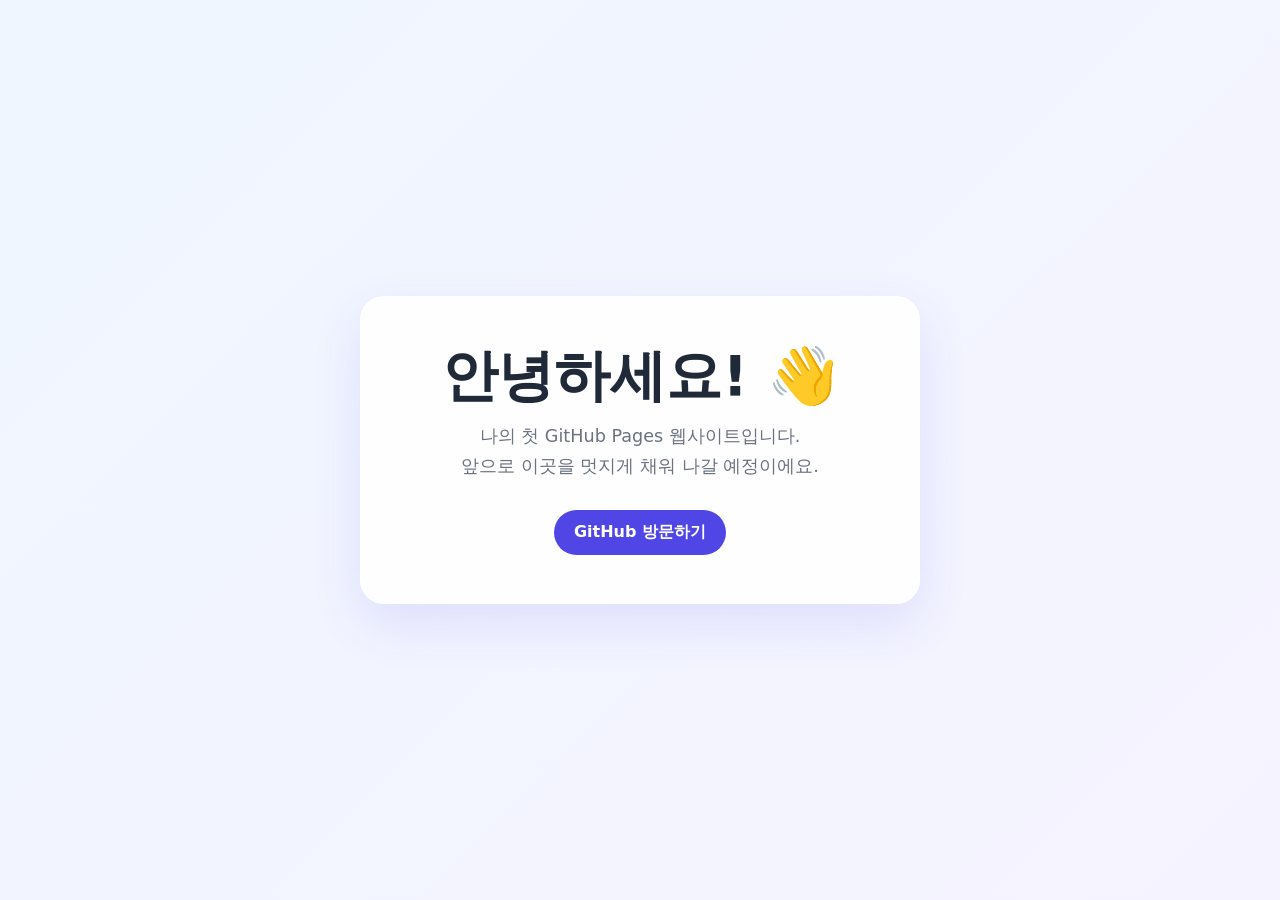
==== index.html @ e0ad3404 "Add initial GitHub Pages site" ====
<!doctype html>
<html lang="ko">
<head>
  <meta charset="UTF-8">
  <meta name="viewport" content="width=device-width, initial-scale=1.0">
  <title>나의 첫 GitHub 페이지</title>
  <style>
    * {
      box-sizing: border-box;
    }

    body {
      min-height: 100vh;
      margin: 0;
      display: grid;
      place-items: center;
      padding: 24px;
      font-family: system-ui, -apple-system, BlinkMacSystemFont, "Segoe UI", sans-serif;
      color: #1f2937;
      background: linear-gradient(135deg, #eff6ff, #f5f3ff);
    }

    main {
      width: min(100%, 560px);
      padding: 48px 32px;
      text-align: center;
      background: rgba(255, 255, 255, 0.9);
      border: 1px solid rgba(255, 255, 255, 0.8);
      border-radius: 24px;
      box-shadow: 0 20px 50px rgba(79, 70, 229, 0.12);
    }

    h1 {
      margin: 0 0 16px;
      font-size: clamp(2rem, 8vw, 3.5rem);
      line-height: 1.1;
    }

    p {
      margin: 0 0 28px;
      color: #6b7280;
      font-size: 1.1rem;
      line-height: 1.7;
    }

    a {
      display: inline-block;
      padding: 12px 20px;
      color: white;
      font-weight: 700;
      text-decoration: none;
      background: #4f46e5;
      border-radius: 999px;
      transition: transform 0.2s, background 0.2s;
    }

    a:hover {
      background: #4338ca;
      transform: translateY(-2px);
    }
  </style>
</head>
<body>
  <main>
    <h1>안녕하세요! 👋</h1>
    <p>나의 첫 GitHub Pages 웹사이트입니다.<br>앞으로 이곳을 멋지게 채워 나갈 예정이에요.</p>
    <a href="https://github.com/fonaa8220-dev">GitHub 방문하기</a>
  </main>
</body>
</html>
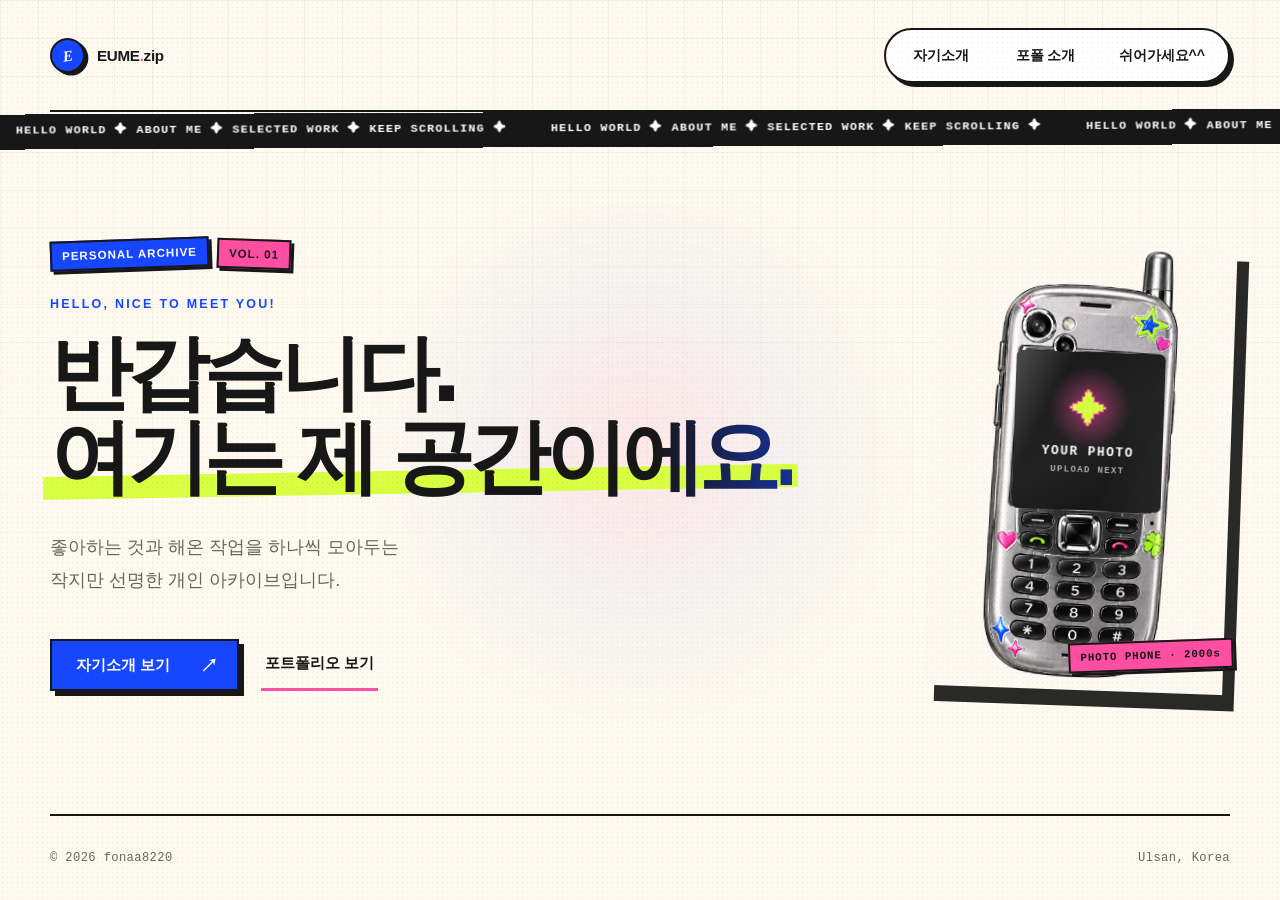
==== commit 79d4d0ba: "Build kitschy portfolio site with Tetris" ====
--- a/index.html
+++ b/index.html
@@ -3,68 +3,68 @@
 <head>
   <meta charset="UTF-8">
   <meta name="viewport" content="width=device-width, initial-scale=1.0">
-  <title>나의 첫 GitHub 페이지</title>
-  <style>
-    * {
-      box-sizing: border-box;
-    }
+  <meta name="description" content="fonaa8220의 개인 홈페이지입니다.">
+  <title>fonaa8220 — Home</title>
+  <link rel="stylesheet" href="styles.css">
+  <script src="script.js" defer></script>
+</head>
+<body data-page="home">
+  <a class="skip-link" href="#main-content">본문으로 건너뛰기</a>
+  <div class="page-grid" aria-hidden="true"></div>
 
-    body {
-      min-height: 100vh;
-      margin: 0;
-      display: grid;
-      place-items: center;
-      padding: 24px;
-      font-family: system-ui, -apple-system, BlinkMacSystemFont, "Segoe UI", sans-serif;
-      color: #1f2937;
-      background: linear-gradient(135deg, #eff6ff, #f5f3ff);
-    }
+  <header class="site-header">
+    <a class="brand" href="index.html" aria-label="홈으로 이동">
+      <span class="brand-mark" aria-hidden="true">E</span>
+      <span>EUME<span class="brand-dot">.</span>zip</span>
+    </a>
+    <nav class="tabs" aria-label="주요 메뉴">
+      <a class="tab" href="about.html" data-route="about">자기소개</a>
+      <a class="tab" href="portfolio.html" data-route="portfolio">포폴 소개</a>
+      <a class="tab" href="tetris.html" data-route="tetris">쉬어가세요^^</a>
+    </nav>
+  </header>
 
-    main {
-      width: min(100%, 560px);
-      padding: 48px 32px;
-      text-align: center;
-      background: rgba(255, 255, 255, 0.9);
-      border: 1px solid rgba(255, 255, 255, 0.8);
-      border-radius: 24px;
-      box-shadow: 0 20px 50px rgba(79, 70, 229, 0.12);
-    }
+  <div class="ticker" aria-hidden="true">
+    <div class="ticker-track">
+      <span>HELLO WORLD ✦ ABOUT ME ✦ SELECTED WORK ✦ KEEP SCROLLING ✦</span>
+      <span>HELLO WORLD ✦ ABOUT ME ✦ SELECTED WORK ✦ KEEP SCROLLING ✦</span>
+      <span>HELLO WORLD ✦ ABOUT ME ✦ SELECTED WORK ✦ KEEP SCROLLING ✦</span>
+    </div>
+  </div>
 
-    h1 {
-      margin: 0 0 16px;
-      font-size: clamp(2rem, 8vw, 3.5rem);
-      line-height: 1.1;
-    }
+  <main class="home" id="main-content">
+    <section class="hero" aria-labelledby="hero-title">
+      <div class="hero-labels" aria-hidden="true">
+        <span class="label label-blue">PERSONAL ARCHIVE</span>
+        <span class="label label-pink">VOL. 01</span>
+      </div>
+      <p class="eyebrow">HELLO, NICE TO MEET YOU!</p>
+      <h1 id="hero-title">반갑습니다.<br><em>여기는 제 공간이에요.</em></h1>
+      <p class="hero-copy">좋아하는 것과 해온 작업을 하나씩 모아두는<br class="desktop-break">작지만 선명한 개인 아카이브입니다.</p>
+      <div class="hero-actions">
+        <a class="primary-button" href="about.html">자기소개 보기 <span aria-hidden="true">↗</span></a>
+        <a class="text-button" href="portfolio.html">포트폴리오 보기</a>
+      </div>
+    </section>
 
-    p {
-      margin: 0 0 28px;
-      color: #6b7280;
-      font-size: 1.1rem;
-      line-height: 1.7;
-    }
+    <aside class="phone-stage" aria-label="사진이 들어갈 은회색 레트로 휴대폰" data-tilt>
+      <div class="phone-visual">
+        <img class="phone-device" src="assets/retro-phone.png" alt="키치한 스티커로 꾸민 은회색 레트로 휴대폰">
+        <div class="phone-screen" aria-label="프로필 사진 자리">
+          <div class="photo-placeholder">
+            <span aria-hidden="true">✦</span>
+            <strong>YOUR PHOTO</strong>
+            <small>UPLOAD NEXT</small>
+          </div>
+        </div>
+      </div>
+      <span class="phone-caption" aria-hidden="true">PHOTO PHONE · 2000s</span>
+    </aside>
+  </main>
 
-    a {
-      display: inline-block;
-      padding: 12px 20px;
-      color: white;
-      font-weight: 700;
-      text-decoration: none;
-      background: #4f46e5;
-      border-radius: 999px;
-      transition: transform 0.2s, background 0.2s;
-    }
-
-    a:hover {
-      background: #4338ca;
-      transform: translateY(-2px);
-    }
-  </style>
-</head>
-<body>
-  <main>
-    <h1>안녕하세요! 👋</h1>
-    <p>나의 첫 GitHub Pages 웹사이트입니다.<br>앞으로 이곳을 멋지게 채워 나갈 예정이에요.</p>
-    <a href="https://github.com/fonaa8220-dev">GitHub 방문하기</a>
-  </main>
+  <footer class="site-footer">
+    <span>© <span data-year></span> fonaa8220</span>
+    <span>Ulsan, Korea</span>
+  </footer>
 </body>
 </html>
--- a/styles.css
+++ b/styles.css
@@ -0,0 +1,224 @@
+:root {
+  color-scheme: light;
+  --paper: #fffaf0;
+  --ink: #171717;
+  --blue: #1746ff;
+  --pink: #ff4fa3;
+  --lime: #d9ff43;
+  --muted: #68645f;
+  --shadow: 8px 8px 0 var(--ink);
+}
+
+* { box-sizing: border-box; }
+html { min-width: 320px; background: var(--paper); scroll-behavior: smooth; }
+body {
+  min-height: 100vh; margin: 0; display: flex; flex-direction: column; overflow-x: hidden;
+  color: var(--ink); background: var(--paper);
+  font-family: Pretendard, "Noto Sans KR", -apple-system, BlinkMacSystemFont, "Segoe UI", sans-serif;
+  opacity: 0; animation: page-in .55s cubic-bezier(.2,.8,.2,1) forwards;
+}
+body::after {
+  content: ""; position: fixed; z-index: 20; inset: 0; pointer-events: none; opacity: .11;
+  background-image: radial-gradient(rgba(23,23,23,.75) .55px, transparent .7px);
+  background-size: 5px 5px;
+}
+body.is-leaving { animation: page-out .16s ease forwards; }
+a, button { -webkit-tap-highlight-color: transparent; }
+a { color: inherit; text-decoration: none; }
+.skip-link { position: fixed; z-index: 99; top: 12px; left: 12px; padding: 10px 14px; color: #fff; background: var(--ink); transform: translateY(-160%); }
+.skip-link:focus { transform: translateY(0); }
+.page-grid { position: fixed; z-index: -2; inset: 0; pointer-events: none; background-image: linear-gradient(rgba(23,23,23,.045) 1px, transparent 1px), linear-gradient(90deg, rgba(23,23,23,.045) 1px, transparent 1px); background-size: 38px 38px; mask-image: linear-gradient(to bottom, #000, transparent 80%); }
+.cursor-light { position: fixed; z-index: -1; width: 36rem; height: 36rem; border-radius: 50%; pointer-events: none; opacity: .42; background: radial-gradient(circle, rgba(255,79,163,.26), rgba(23,70,255,.1) 38%, transparent 70%); filter: blur(10px); transform: translate3d(calc(var(--mouse-x, 50vw) - 18rem), calc(var(--mouse-y, 50vh) - 18rem), 0); transition: opacity .25s; }
+.site-header, .site-footer, .home, .subpage { width: min(1180px, calc(100% - 48px)); margin-inline: auto; }
+.site-header { min-height: 112px; display: flex; align-items: center; justify-content: space-between; gap: 32px; border-bottom: 2px solid var(--ink); }
+.brand { display: inline-flex; align-items: center; gap: 12px; padding: 10px 0; font-size: .95rem; font-weight: 900; letter-spacing: -.02em; }
+.brand-mark { width: 35px; height: 35px; display: grid; place-items: center; border: 2px solid var(--ink); border-radius: 50%; color: #fff; background: var(--blue); font-family: Georgia, serif; font-style: italic; box-shadow: 3px 3px 0 var(--ink); transform: rotate(-8deg); }
+.brand-dot { color: var(--pink); }
+.tabs { display: flex; align-items: center; gap: 5px; padding: 5px; border: 2px solid var(--ink); border-radius: 999px; background: #fff; box-shadow: 4px 4px 0 var(--ink); }
+.tab { min-width: 100px; padding: 11px 18px; border: 0; border-radius: 999px; font: inherit; font-size: .88rem; font-weight: 800; text-align: center; color: var(--ink); background: transparent; cursor: pointer; transition: color .18s, background .18s, transform .18s; }
+.tab:hover, .tab:focus-visible { color: #fff; background: var(--pink); outline: 2px solid transparent; transform: rotate(-1deg); }
+.tab.is-active { color: #fff; background: var(--blue); }
+.tab:active { transform: scale(.96); }
+.tab-empty { color: #8d8983; background: repeating-linear-gradient(135deg, #fff 0 7px, #f0ede6 7px 14px); cursor: not-allowed; }
+.tab-empty:hover { color: #8d8983; background: repeating-linear-gradient(135deg, #fff 0 7px, #f0ede6 7px 14px); transform: none; }
+.ticker { width: 100%; overflow: hidden; border-bottom: 2px solid var(--ink); color: #fff; background: var(--ink); transform: rotate(-.25deg) scale(1.01); }
+.ticker-track { width: max-content; display: flex; animation: ticker-scroll 22s linear infinite; }
+.ticker-track span { padding: 9px 22px; font-family: ui-monospace, SFMono-Regular, Menlo, monospace; font-size: .73rem; font-weight: 800; letter-spacing: .1em; white-space: nowrap; }
+.home { flex: 1; min-height: calc(100vh - 232px); display: grid; grid-template-columns: minmax(0, 1.45fr) minmax(300px, .55fr); align-items: center; gap: clamp(48px, 8vw, 120px); padding: 74px 0 104px; }
+.hero { position: relative; }
+.hero-labels { display: flex; gap: 8px; margin-bottom: 28px; }
+.label, .empty-tag { display: inline-block; border: 2px solid var(--ink); font-size: .72rem; font-weight: 900; letter-spacing: .09em; box-shadow: 3px 3px 0 var(--ink); }
+.label { padding: 7px 10px; }
+.label-blue { color: #fff; background: var(--blue); transform: rotate(-2deg); }
+.label-pink { background: var(--pink); transform: rotate(2deg); }
+.eyebrow { margin: 0 0 20px; font-size: .78rem; font-weight: 900; letter-spacing: .18em; color: var(--blue); }
+.hero h1, .page-heading h1 { margin: 0; font-weight: 950; letter-spacing: -.065em; }
+.hero h1 { max-width: 800px; font-size: clamp(3.2rem, 6.4vw, 6.4rem); line-height: 1.03; }
+.hero h1 em { position: relative; z-index: 0; font-style: normal; font-weight: 950; white-space: nowrap; }
+.hero h1 em { background: linear-gradient(90deg, var(--ink) 0 34%, var(--blue) 48%, var(--pink) 66%, var(--ink) 82%); background-size: 240% auto; background-position: 0% center; -webkit-background-clip: text; background-clip: text; color: transparent; animation: headline-ink 7s ease-in-out infinite; }
+.hero h1 em::after { content: ""; position: absolute; z-index: -1; right: -.08em; bottom: .03em; left: -.08em; height: .28em; background: var(--lime); transform: scaleX(0) rotate(-1deg); transform-origin: left; animation: marker-swipe .8s .7s cubic-bezier(.2,.8,.2,1) forwards; }
+.hero-copy { max-width: 590px; margin: 30px 0 0; font-size: clamp(1rem, 1.6vw, 1.14rem); line-height: 1.85; color: var(--muted); }
+.hero-actions { display: flex; align-items: center; gap: 22px; margin-top: 42px; }
+.primary-button, .text-button { display: inline-flex; align-items: center; justify-content: center; min-height: 52px; font-size: .95rem; font-weight: 900; transition: transform .18s, box-shadow .18s, color .18s, background .18s; }
+.primary-button { gap: 30px; padding: 0 19px 0 24px; border: 2px solid var(--ink); color: #fff; background: var(--blue); box-shadow: 5px 5px 0 var(--ink); }
+.primary-button span { font-size: 1.15rem; }
+.primary-button:hover, .primary-button:focus-visible { background: var(--pink); box-shadow: 2px 2px 0 var(--ink); transform: translate(3px, 3px); outline: none; }
+.text-button { padding: 0 4px; border-bottom: 3px solid var(--pink); }
+.text-button:hover, .text-button:focus-visible { color: var(--blue); transform: translateY(-2px); outline: none; }
+.status-card { --glow-x: 50%; --glow-y: 50%; position: relative; min-height: 410px; display: flex; flex-direction: column; justify-content: space-between; padding: 30px; overflow: hidden; border: 2px solid var(--ink); border-radius: 8px; background: var(--lime); box-shadow: var(--shadow); transform: rotate(2deg); transition: transform .25s ease, box-shadow .25s ease; transform-style: preserve-3d; }
+.status-card::before { content: ""; position: absolute; inset: 10px; border: 1px dashed rgba(23,23,23,.35); pointer-events: none; }
+.status-card::after { content: ""; position: absolute; z-index: 0; inset: -40%; pointer-events: none; opacity: .68; background: radial-gradient(circle at var(--glow-x) var(--glow-y), rgba(255,255,255,.95) 0 7%, rgba(255,79,163,.38) 18%, rgba(23,70,255,.2) 32%, transparent 52%); mix-blend-mode: screen; transition: opacity .3s; }
+.status-card:hover { box-shadow: 12px 14px 0 var(--ink); }
+.tape { position: absolute; top: -22px; left: 50%; width: 92px; height: 36px; background: rgba(255,79,163,.78); transform: translateX(-50%) rotate(-3deg); clip-path: polygon(4% 6%, 96% 0, 100% 88%, 0 100%); }
+.status-top, .status-bottom { position: relative; z-index: 2; display: flex; justify-content: space-between; gap: 20px; transform: translateZ(24px); }
+.status-top { font-family: ui-monospace, SFMono-Regular, Menlo, monospace; font-size: .76rem; font-weight: 800; letter-spacing: .04em; }
+.status-badge { display: inline-flex; align-items: center; gap: 7px; }
+.status-badge i { width: 7px; height: 7px; border-radius: 50%; background: var(--blue); box-shadow: 0 0 0 3px rgba(23,70,255,.15); }
+.status-number { position: relative; z-index: 2; align-self: flex-end; padding-right: 8px; font-family: Georgia, "Times New Roman", serif; font-size: 8.6rem; font-style: italic; font-weight: 900; line-height: .9; color: var(--blue); text-shadow: 4px 4px 0 #fff; transform: translateZ(44px) rotate(-6deg); }
+.status-spark { position: absolute; z-index: 2; top: 36%; left: 28px; color: var(--pink); font-size: 4.5rem; -webkit-text-stroke: 2px var(--ink); transform: translateZ(34px) rotate(12deg); animation: spark-pulse 2.8s ease-in-out infinite; }
+.status-bottom { display: grid; grid-template-columns: minmax(0, 1fr) auto; align-items: end; column-gap: 16px; }
+.status-bottom p { margin: 0; font-size: .78rem; font-weight: 950; letter-spacing: .12em; }
+.status-bottom span { max-width: none; text-align: right; white-space: nowrap; font-size: .84rem; font-weight: 700; line-height: 1.6; }
+.phone-stage { --glow-x: 50%; --glow-y: 50%; position: relative; width: min(400px, 100%); justify-self: center; perspective: 800px; transform: rotate(2deg); transition: transform .25s ease; }
+.phone-stage::before { content: ""; position: absolute; z-index: -1; top: 7%; right: 3%; bottom: 3%; left: 9%; border-radius: 48% 48% 44% 44%; background: radial-gradient(circle at var(--glow-x) var(--glow-y), rgba(255,79,163,.55), rgba(23,70,255,.22) 44%, transparent 72%); filter: blur(28px); opacity: .8; transform: scale(.9); }
+.phone-visual { position: relative; width: 100%; aspect-ratio: 2 / 3; isolation: isolate; filter: drop-shadow(12px 16px 0 rgba(23,23,23,.92)); }
+.phone-device { position: absolute; z-index: 1; inset: 0; width: 100%; height: 100%; display: block; object-fit: contain; mix-blend-mode: multiply; pointer-events: none; user-select: none; }
+.phone-screen { position: absolute; z-index: 2; top: 24.8%; left: 27.7%; width: 49.5%; height: 35.3%; overflow: hidden; border-radius: 3.5%; background: #131313; transform: translateZ(30px); }
+.phone-screen::after { content: ""; position: absolute; inset: 0; pointer-events: none; background: linear-gradient(115deg, rgba(255,255,255,.24), transparent 27%, transparent 68%, rgba(255,255,255,.09)); mix-blend-mode: screen; }
+.phone-screen img { width: 100%; height: 100%; display: block; object-fit: cover; filter: contrast(1.05) saturate(1.12); }
+.photo-placeholder { width: 100%; height: 100%; display: flex; flex-direction: column; align-items: center; justify-content: center; color: #fff; text-align: center; background: radial-gradient(circle at 50% 35%, rgba(255,79,163,.55), transparent 32%), linear-gradient(145deg, #161616, #222 52%, #101010); }
+.photo-placeholder span { color: var(--lime); font-size: 2.4rem; -webkit-text-stroke: 1px var(--pink); animation: spark-pulse 2.8s ease-in-out infinite; }
+.photo-placeholder strong { margin-top: 12px; font: 900 .8rem ui-monospace, SFMono-Regular, Menlo, monospace; letter-spacing: .12em; }
+.photo-placeholder small { margin-top: 5px; color: rgba(255,255,255,.62); font: 700 .58rem ui-monospace, SFMono-Regular, Menlo, monospace; letter-spacing: .13em; }
+.phone-caption { position: absolute; z-index: 3; right: -10px; bottom: 5%; padding: 7px 10px; border: 2px solid var(--ink); color: var(--ink); background: var(--pink); box-shadow: 3px 3px 0 var(--ink); font: 900 .68rem ui-monospace, SFMono-Regular, Menlo, monospace; letter-spacing: .08em; transform: rotate(-4deg); }
+.subpage { flex: 1; min-height: calc(100vh - 198px); padding: 88px 0 110px; }
+.page-heading { display: grid; grid-template-columns: minmax(0, 1fr) minmax(280px, .55fr); align-items: end; gap: 48px; padding-bottom: 48px; border-bottom: 2px solid var(--ink); }
+.page-heading .eyebrow { grid-column: 1 / -1; width: max-content; margin-bottom: -20px; padding: 7px 10px; border: 2px solid var(--ink); color: var(--ink); background: var(--lime); box-shadow: 3px 3px 0 var(--ink); transform: rotate(-1deg); }
+.page-heading h1 { font-size: clamp(3.8rem, 8vw, 7.4rem); line-height: .9; }
+.page-heading h1 { background: linear-gradient(105deg, var(--ink) 10%, var(--blue) 46%, var(--pink) 56%, var(--ink) 90%); background-size: 220% auto; -webkit-background-clip: text; background-clip: text; color: transparent; animation: headline-ink 8s ease-in-out infinite; }
+.page-heading > p:last-child { margin: 0; color: var(--muted); font-size: 1.05rem; line-height: 1.75; }
+.empty-content { position: relative; min-height: 320px; margin-top: 34px; display: flex; flex-direction: column; align-items: center; justify-content: center; padding: 58px 24px 48px; text-align: center; border: 2px dashed var(--ink); background: rgba(255,255,255,.62); }
+.empty-tag { position: absolute; top: 0; left: 50%; padding: 7px 10px; background: var(--pink); transform: translate(-50%, -50%) rotate(1deg); }
+.empty-icon { width: 58px; height: 58px; display: grid; place-items: center; margin-bottom: 20px; border: 2px solid var(--ink); border-radius: 50%; color: #fff; font-size: 1.6rem; background: var(--blue); box-shadow: 4px 4px 0 var(--ink); }
+.empty-content p { margin: 0 0 8px; font-size: 1.08rem; font-weight: 900; }
+.empty-content span:not(.empty-tag) { color: var(--muted); font-size: .94rem; line-height: 1.7; }
+.site-footer { min-height: 86px; display: flex; align-items: center; justify-content: space-between; gap: 24px; border-top: 2px solid var(--ink); color: var(--muted); font-family: ui-monospace, SFMono-Regular, Menlo, monospace; font-size: .76rem; letter-spacing: .03em; }
+.site-footer a { color: var(--ink); font-weight: 800; transition: color .18s; }
+.site-footer a:hover, .site-footer a:focus-visible { color: var(--pink); outline: none; }
+.game-page { padding-top: 62px; }
+.game-heading { grid-template-columns: minmax(0, 1.15fr) minmax(260px, .45fr); }
+.game-heading h1 { font-size: clamp(3.5rem, 7.2vw, 6.8rem); }
+.game-heading h1 span { color: var(--pink); -webkit-text-stroke: 2px var(--ink); text-shadow: 4px 4px 0 var(--lime); }
+.game-shell { width: min(820px, 100%); margin: 48px auto 0; display: grid; grid-template-columns: minmax(0, 360px) minmax(250px, 1fr); align-items: center; gap: clamp(38px, 7vw, 72px); }
+.arcade-card { width: 100%; padding: 14px; border: 2px solid var(--ink); border-radius: 10px; background: var(--ink); box-shadow: 9px 10px 0 var(--pink); transform: rotate(-.6deg); }
+.game-stats { display: grid; grid-template-columns: 1.35fr 1fr 1fr; gap: 8px; padding: 5px 3px 13px; color: #fff; font-family: ui-monospace, SFMono-Regular, Menlo, monospace; font-size: .66rem; font-weight: 800; letter-spacing: .08em; }
+.game-stats span { display: flex; flex-direction: column; gap: 2px; }
+.game-stats strong { color: var(--lime); font-size: .92rem; letter-spacing: .04em; }
+.game-screen { position: relative; width: min(100%, 300px); margin-inline: auto; overflow: hidden; border: 2px solid var(--ink); background: var(--paper); }
+#tetris { width: 100%; height: auto; display: block; image-rendering: pixelated; }
+.game-overlay { position: absolute; inset: 0; display: flex; flex-direction: column; align-items: center; justify-content: center; padding: 24px; text-align: center; background: rgba(255,250,240,.87); backdrop-filter: blur(4px); }
+.game-overlay[hidden] { display: none; }
+.overlay-kicker { margin-bottom: 12px; padding: 6px 9px; border: 2px solid var(--ink); color: #fff; background: var(--blue); box-shadow: 3px 3px 0 var(--ink); font-size: .68rem; font-weight: 900; letter-spacing: .12em; transform: rotate(-2deg); }
+.game-overlay strong { font-family: Georgia, "Times New Roman", serif; font-size: clamp(2.4rem, 8vw, 4.4rem); font-style: italic; line-height: 1; color: var(--pink); -webkit-text-stroke: 1.5px var(--ink); text-shadow: 4px 4px 0 var(--lime); }
+.game-overlay > span:last-child { margin-top: 18px; font-size: .86rem; font-weight: 800; }
+.game-panel { position: relative; padding: 30px; border: 2px solid var(--ink); background: #fff; box-shadow: 7px 7px 0 var(--blue); }
+.game-panel::before { content: ""; position: absolute; inset: 9px; border: 1px dashed rgba(23,23,23,.22); pointer-events: none; }
+.game-sticker { position: absolute; z-index: 2; top: -34px; right: -28px; width: 78px; height: 78px; display: grid; place-items: center; border: 2px solid var(--ink); border-radius: 50%; text-align: center; color: var(--ink); background: var(--lime); box-shadow: 4px 4px 0 var(--ink); font-family: ui-monospace, SFMono-Regular, Menlo, monospace; font-size: .66rem; font-weight: 900; line-height: 1.08; transform: rotate(9deg); animation: sticker-float 3s ease-in-out infinite; }
+.panel-label { position: relative; margin: 0 0 22px; color: var(--blue); font-family: ui-monospace, SFMono-Regular, Menlo, monospace; font-size: .74rem; font-weight: 900; letter-spacing: .14em; }
+.key-guide { position: relative; margin: 0; }
+.key-guide div { min-height: 40px; display: grid; grid-template-columns: 92px 1fr; align-items: center; border-bottom: 1px solid var(--line); }
+.key-guide dt, .key-guide dd { margin: 0; }
+.key-guide dt { display: flex; gap: 5px; }
+.key-guide dd { color: var(--muted); font-size: .84rem; font-weight: 700; }
+kbd { min-width: 28px; min-height: 25px; display: inline-grid; place-items: center; padding: 3px 7px; border: 1.5px solid var(--ink); border-radius: 3px; background: var(--paper); box-shadow: 2px 2px 0 var(--ink); font: 800 .7rem ui-monospace, SFMono-Regular, Menlo, monospace; }
+.game-actions { position: relative; display: grid; grid-template-columns: 1fr 1fr; gap: 9px; margin-top: 24px; }
+.game-button { min-height: 44px; border: 2px solid var(--ink); color: var(--ink); background: #fff; font: 900 .82rem inherit; cursor: pointer; transition: transform .16s, box-shadow .16s, background .16s; }
+.game-button:not(:disabled):hover, .game-button:not(:disabled):focus-visible { background: var(--lime); box-shadow: 3px 3px 0 var(--ink); transform: translate(-2px, -2px); outline: none; }
+.game-button:disabled { color: #999; cursor: not-allowed; opacity: .55; }
+.game-button-main { grid-column: 1 / -1; color: #fff; background: var(--blue); }
+.game-button-main:not(:disabled):hover { color: var(--ink); background: var(--pink); }
+.game-button span { margin-left: 18px; }
+.ranking-card { position: relative; margin-top: 30px; padding-top: 22px; border-top: 2px solid var(--ink); }
+.ranking-heading { display: flex; align-items: center; justify-content: space-between; gap: 16px; margin-bottom: 14px; }
+.ranking-heading p { margin: 0; color: var(--pink); font-family: ui-monospace, SFMono-Regular, Menlo, monospace; font-size: .75rem; font-weight: 950; letter-spacing: .12em; }
+.ranking-heading span { padding: 4px 7px; border: 1.5px solid var(--ink); background: var(--lime); font: 900 .62rem ui-monospace, SFMono-Regular, Menlo, monospace; transform: rotate(2deg); }
+.score-form label { display: block; margin-bottom: 6px; color: var(--muted); font-size: .75rem; font-weight: 800; }
+.score-entry { display: grid; grid-template-columns: minmax(0, 1fr) auto; }
+.score-entry input { min-width: 0; height: 40px; padding: 0 11px; border: 2px solid var(--ink); border-right: 0; border-radius: 0; color: var(--ink); background: var(--paper); font: 800 .82rem ui-monospace, SFMono-Regular, Menlo, monospace; text-transform: uppercase; outline: none; }
+.score-entry input:focus { box-shadow: inset 0 0 0 2px var(--pink); }
+.score-entry button { height: 40px; padding: 0 12px; border: 2px solid var(--ink); color: #fff; background: var(--blue); font: 900 .75rem inherit; cursor: pointer; }
+.score-entry button:not(:disabled):hover, .score-entry button:not(:disabled):focus-visible { color: var(--ink); background: var(--lime); outline: none; }
+.score-entry button:disabled { color: #999; background: #e7e4de; cursor: not-allowed; }
+.score-form > p { min-height: 1.3em; margin: 7px 0 0; color: var(--muted); font-size: .69rem; line-height: 1.45; }
+.ranking-list { margin: 16px 0 0; padding: 0; list-style: none; border-top: 1px solid var(--line); }
+.ranking-list li { min-height: 36px; display: grid; grid-template-columns: 32px minmax(0, 1fr) auto; align-items: center; gap: 8px; border-bottom: 1px solid var(--line); font-size: .76rem; }
+.ranking-list li strong { overflow: hidden; text-overflow: ellipsis; white-space: nowrap; }
+.rank-number { color: var(--blue); font-family: Georgia, "Times New Roman", serif; font-size: 1rem; font-style: italic; font-weight: 900; }
+.rank-score { font-family: ui-monospace, SFMono-Regular, Menlo, monospace; font-size: .68rem; font-weight: 900; }
+.ranking-list li:first-child .rank-number { color: var(--pink); font-size: 1.2rem; }
+.ranking-list li.is-new-score { margin-inline: -5px; padding-inline: 5px; background: var(--lime); animation: new-score-flash 1.1s ease-out; }
+.ranking-list .ranking-empty { display: block; padding: 13px 0; color: var(--muted); text-align: center; font-size: .72rem; }
+.mobile-controls { display: none; grid-template-columns: repeat(3, 1fr); gap: 8px; margin-top: 13px; }
+.mobile-controls button { min-height: 45px; border: 2px solid #fff; border-radius: 4px; color: #fff; background: #292929; font: 900 1rem inherit; touch-action: manipulation; }
+.mobile-controls button:active { color: var(--ink); background: var(--lime); transform: translateY(2px); }
+.mobile-controls .wide-control { grid-column: 2 / 4; color: var(--ink); background: var(--pink); }
+.game-shell { opacity: 0; transform: translateY(24px); }
+body.is-ready .game-shell { opacity: 1; transform: translateY(0); transition: opacity .75s .25s cubic-bezier(.2,.8,.2,1), transform .75s .25s cubic-bezier(.2,.8,.2,1); }
+.hero-labels, .hero .eyebrow, .hero h1, .hero-copy, .hero-actions, .status-card, .phone-stage,
+.page-heading > *, .empty-content { opacity: 0; transform: translateY(24px); }
+body.is-ready .hero-labels, body.is-ready .hero .eyebrow, body.is-ready .hero h1,
+body.is-ready .hero-copy, body.is-ready .hero-actions, body.is-ready .page-heading > *,
+body.is-ready .empty-content { opacity: 1; transform: translateY(0); transition: opacity .7s cubic-bezier(.2,.8,.2,1), transform .7s cubic-bezier(.2,.8,.2,1); }
+body.is-ready .hero .eyebrow, body.is-ready .page-heading > :nth-child(2) { transition-delay: .08s; }
+body.is-ready .hero h1, body.is-ready .page-heading > :nth-child(3) { transition-delay: .16s; }
+body.is-ready .hero-copy { transition-delay: .24s; }
+body.is-ready .hero-actions, body.is-ready .empty-content { transition-delay: .32s; }
+body.is-ready .status-card { opacity: 1; transform: rotate(2deg); transition: opacity .8s .24s cubic-bezier(.2,.8,.2,1), transform .8s .24s cubic-bezier(.2,.8,.2,1), box-shadow .25s; }
+body.is-ready .phone-stage { opacity: 1; transform: rotate(2deg); transition: opacity .8s .24s cubic-bezier(.2,.8,.2,1), transform .8s .24s cubic-bezier(.2,.8,.2,1); }
+@keyframes page-in { from { opacity: 0; transform: translateY(9px); } to { opacity: 1; transform: translateY(0); } }
+@keyframes page-out { from { opacity: 1; } to { opacity: 0; transform: translateY(4px); } }
+@keyframes ticker-scroll { to { transform: translateX(-33.333%); } }
+@keyframes headline-ink { 0%, 24% { background-position: 0% center; } 55%, 72% { background-position: 100% center; } 100% { background-position: 0% center; } }
+@keyframes marker-swipe { to { transform: scaleX(1) rotate(-1deg); } }
+@keyframes spark-pulse { 0%, 100% { transform: translateZ(34px) rotate(12deg) scale(1); } 50% { transform: translateZ(34px) rotate(20deg) scale(1.12); } }
+@keyframes sticker-float { 0%, 100% { transform: rotate(9deg) translateY(0); } 50% { transform: rotate(4deg) translateY(-6px); } }
+@keyframes new-score-flash { 0% { transform: scale(.97); background: var(--pink); } 100% { transform: scale(1); background: var(--lime); } }
+@media (max-width: 820px) {
+  .site-header { min-height: 142px; flex-direction: column; justify-content: center; gap: 14px; }
+  .home { grid-template-columns: 1fr; gap: 70px; padding: 70px 0 90px; }
+  .status-card { min-height: 330px; }
+  .page-heading { grid-template-columns: 1fr; gap: 26px; }
+  .page-heading .eyebrow { margin-bottom: 0; }
+  .game-shell { grid-template-columns: minmax(0, 360px); justify-content: center; gap: 58px; }
+  .game-panel { width: min(100%, 360px); }
+  .mobile-controls { display: grid; }
+}
+@media (max-width: 540px) {
+  .site-header, .site-footer, .home, .subpage { width: min(100% - 28px, 1180px); }
+  .site-header { min-height: 152px; }
+  .tabs { width: 100%; box-shadow: 3px 3px 0 var(--ink); }
+  .tab { min-width: 0; flex: 1; padding-inline: 7px; font-size: .8rem; }
+  .home { padding-top: 52px; }
+  .hero h1 { font-size: clamp(2.8rem, 13.5vw, 4.3rem); }
+  .hero h1 em { white-space: normal; }
+  .hero-actions { align-items: stretch; flex-direction: column; gap: 15px; }
+  .text-button { border: 0; }
+  .desktop-break { display: none; }
+  .status-card { min-height: 300px; padding: 24px; }
+  .status-number { font-size: 7rem; }
+  .status-spark { font-size: 3.6rem; }
+  .subpage { padding: 68px 0 88px; }
+  .page-heading h1 { font-size: clamp(3.2rem, 17vw, 5.2rem); }
+  .site-footer { min-height: 78px; }
+  .game-page { padding-top: 52px; }
+  .game-shell { margin-top: 38px; }
+  .game-sticker { right: -4px; }
+}
+@media (pointer: coarse) { .mobile-controls { display: grid; } }
+@media (prefers-reduced-motion: reduce) {
+  html { scroll-behavior: auto; }
+  *, *::before, *::after { animation-duration: .01ms !important; animation-iteration-count: 1 !important; transition-duration: .01ms !important; }
+  .hero-labels, .hero .eyebrow, .hero h1, .hero-copy, .hero-actions, .status-card, .phone-stage, .page-heading > *, .empty-content { opacity: 1; transform: none; }
+  .ticker-track { transform: none; }
+  .game-shell { opacity: 1; transform: none; }
+}
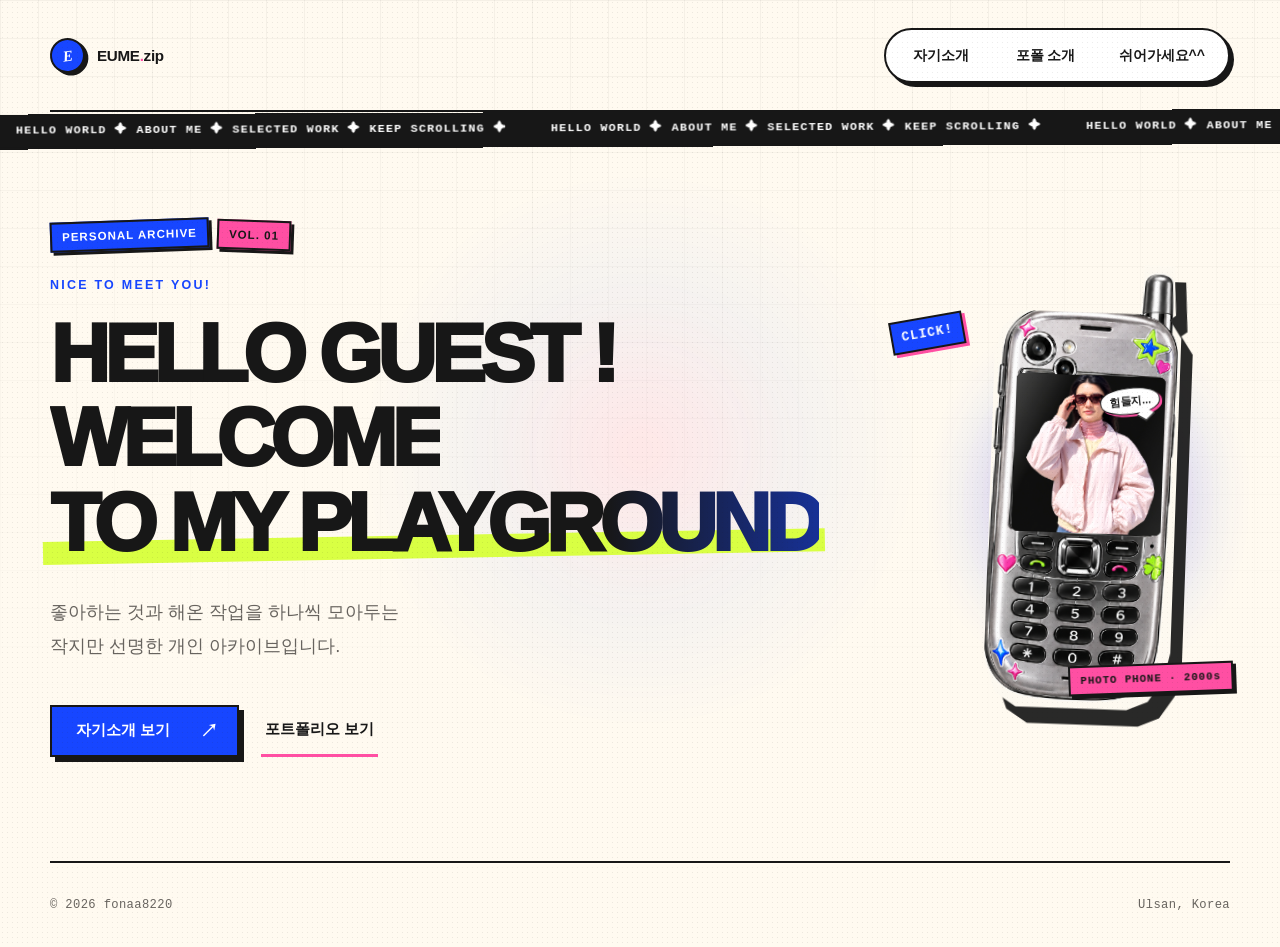
==== commit 1ae6fc3d: "Expand profile and portfolio pages" ====
--- a/index.html
+++ b/index.html
@@ -38,8 +38,8 @@
         <span class="label label-blue">PERSONAL ARCHIVE</span>
         <span class="label label-pink">VOL. 01</span>
       </div>
-      <p class="eyebrow">HELLO, NICE TO MEET YOU!</p>
-      <h1 id="hero-title">반갑습니다.<br><em>여기는 제 공간이에요.</em></h1>
+      <p class="eyebrow">NICE TO MEET YOU!</p>
+      <h1 id="hero-title">HELLO GUEST !<br><em>WELCOME<br>TO MY PLAYGROUND</em></h1>
       <p class="hero-copy">좋아하는 것과 해온 작업을 하나씩 모아두는<br class="desktop-break">작지만 선명한 개인 아카이브입니다.</p>
       <div class="hero-actions">
         <a class="primary-button" href="about.html">자기소개 보기 <span aria-hidden="true">↗</span></a>
@@ -47,17 +47,17 @@
       </div>
     </section>
 
-    <aside class="phone-stage" aria-label="사진이 들어갈 은회색 레트로 휴대폰" data-tilt>
+    <aside class="phone-stage" aria-label="프로필 사진을 전환하는 은회색 레트로 휴대폰" data-tilt data-profile-toggle role="button" tabindex="0" aria-pressed="false">
       <div class="phone-visual">
         <img class="phone-device" src="assets/retro-phone.png" alt="키치한 스티커로 꾸민 은회색 레트로 휴대폰">
         <div class="phone-screen" aria-label="프로필 사진 자리">
-          <div class="photo-placeholder">
-            <span aria-hidden="true">✦</span>
-            <strong>YOUR PHOTO</strong>
-            <small>UPLOAD NEXT</small>
-          </div>
+          <img class="phone-photo" src="assets/profile-phone.png" alt="선글라스를 쓰고 핑크 재킷을 입은 EUME의 프로필 사진">
+          <span class="phone-bubble">힘들지...</span>
         </div>
       </div>
+      <img class="phone-photo-jump" src="assets/profile-jump.png" alt="" aria-hidden="true">
+      <span class="phone-bubble phone-bubble-jump" aria-hidden="true"><span>않아 거친 세상에</span><span>뛰어든건 나니까</span><span>암오케이</span></span>
+      <span class="click-sticker" aria-hidden="true">CLICK!</span>
       <span class="phone-caption" aria-hidden="true">PHOTO PHONE · 2000s</span>
     </aside>
   </main>
--- a/styles.css
+++ b/styles.css
@@ -79,13 +79,26 @@
 .status-bottom { display: grid; grid-template-columns: minmax(0, 1fr) auto; align-items: end; column-gap: 16px; }
 .status-bottom p { margin: 0; font-size: .78rem; font-weight: 950; letter-spacing: .12em; }
 .status-bottom span { max-width: none; text-align: right; white-space: nowrap; font-size: .84rem; font-weight: 700; line-height: 1.6; }
-.phone-stage { --glow-x: 50%; --glow-y: 50%; position: relative; width: min(400px, 100%); justify-self: center; perspective: 800px; transform: rotate(2deg); transition: transform .25s ease; }
+.phone-stage { --glow-x: 50%; --glow-y: 50%; position: relative; width: min(400px, 100%); justify-self: center; perspective: 800px; cursor: pointer; transform: rotate(2deg); transition: transform .25s ease; }
+.phone-stage:focus-visible { outline: 3px solid var(--pink); outline-offset: 8px; }
 .phone-stage::before { content: ""; position: absolute; z-index: -1; top: 7%; right: 3%; bottom: 3%; left: 9%; border-radius: 48% 48% 44% 44%; background: radial-gradient(circle at var(--glow-x) var(--glow-y), rgba(255,79,163,.55), rgba(23,70,255,.22) 44%, transparent 72%); filter: blur(28px); opacity: .8; transform: scale(.9); }
 .phone-visual { position: relative; width: 100%; aspect-ratio: 2 / 3; isolation: isolate; filter: drop-shadow(12px 16px 0 rgba(23,23,23,.92)); }
-.phone-device { position: absolute; z-index: 1; inset: 0; width: 100%; height: 100%; display: block; object-fit: contain; mix-blend-mode: multiply; pointer-events: none; user-select: none; }
+.phone-device { position: absolute; z-index: 1; inset: 0; width: 100%; height: 100%; display: block; object-fit: contain; mix-blend-mode: multiply; clip-path: polygon(69% 0, 79% 0, 80% 11%, 78% 12%, 82% 16%, 82% 86%, 80% 92%, 75% 97%, 68% 99%, 31% 99%, 24% 96%, 20% 89%, 20% 21%, 22% 15%, 28% 11%, 68% 11%); pointer-events: none; user-select: none; }
 .phone-screen { position: absolute; z-index: 2; top: 24.8%; left: 27.7%; width: 49.5%; height: 35.3%; overflow: hidden; border-radius: 3.5%; background: #131313; transform: translateZ(30px); }
 .phone-screen::after { content: ""; position: absolute; inset: 0; pointer-events: none; background: linear-gradient(115deg, rgba(255,255,255,.24), transparent 27%, transparent 68%, rgba(255,255,255,.09)); mix-blend-mode: screen; }
 .phone-screen img { width: 100%; height: 100%; display: block; object-fit: cover; filter: contrast(1.05) saturate(1.12); }
+.phone-screen .phone-photo { object-position: 50% 18%; transform: scale(1.04); }
+.phone-bubble { position: absolute; z-index: 3; top: 7%; right: 3%; padding: 7px 8px; border: 1.5px solid var(--ink); border-radius: 48% 43% 48% 42%; color: var(--ink); background: #fff; box-shadow: 2px 2px 0 var(--pink); font-size: clamp(.48rem, 1.25vw, .68rem); font-weight: 900; line-height: 1; white-space: nowrap; transform: rotate(-7deg); transition: opacity .2s ease, transform .35s ease; }
+.phone-bubble::after { content: ""; position: absolute; right: 15%; bottom: -7px; width: 10px; height: 10px; border-right: 1.5px solid var(--ink); border-bottom: 1.5px solid var(--ink); background: #fff; transform: rotate(35deg) skew(-15deg); }
+.phone-photo-jump { position: absolute; z-index: 3; top: -18%; left: -9%; width: 118%; height: auto; opacity: 0; pointer-events: none; clip-path: polygon(55% 4%, 62% 4%, 62% 12%, 69% 14%, 73% 23%, 72% 33%, 75% 43%, 71% 49%, 65% 53%, 61% 60%, 66% 67%, 81% 71%, 86% 75%, 80% 80%, 71% 82%, 62% 81%, 54% 87%, 49% 94%, 42% 89%, 38% 82%, 37% 72%, 35% 61%, 34% 50%, 29% 44%, 28% 35%, 31% 26%, 37% 21%, 44% 14%, 51% 11%); filter: contrast(1.06) saturate(1.08) drop-shadow(7px 10px 0 rgba(23,23,23,.22)); transform: translate(22px, 30px) rotate(8deg) scale(.72); transform-origin: 50% 68%; transition: opacity .25s ease, transform .65s cubic-bezier(.2,1.35,.3,1); }
+.phone-bubble-jump { z-index: 5; top: 5%; right: -31%; width: 210px; padding: 12px 13px; color: var(--ink); background: var(--lime); box-shadow: 4px 4px 0 var(--ink); font-size: .8rem; line-height: 1.32; text-align: center; white-space: normal; opacity: 0; pointer-events: none; transform: translateY(12px) rotate(8deg) scale(.8); transition: opacity .25s .15s ease, transform .45s .15s cubic-bezier(.2,1.3,.3,1); }
+.phone-bubble-jump span { display: block; }
+.phone-stage.is-switched .phone-photo { opacity: 0; transform: scale(.72) rotate(-8deg); transition: opacity .18s ease, transform .35s ease; }
+.phone-stage.is-switched .phone-photo-jump { opacity: 1; transform: translate(0) rotate(-4deg) scale(1); }
+.phone-stage.is-switched .phone-bubble:not(.phone-bubble-jump) { opacity: 0; transform: rotate(-7deg) scale(.72); }
+.phone-stage.is-switched .phone-bubble-jump { opacity: 1; transform: translateY(0) rotate(8deg) scale(1); }
+.phone-stage.is-switched .click-sticker { color: var(--ink); background: var(--lime); }
+.click-sticker { position: absolute; z-index: 4; top: 13%; left: -15%; padding: 7px 9px; border: 2px solid var(--ink); color: #fff; background: var(--blue); box-shadow: 3px 3px 0 var(--pink); font-family: ui-monospace, SFMono-Regular, Menlo, monospace; font-size: .8rem; font-weight: 900; letter-spacing: .08em; transform: rotate(-12deg); animation: click-wiggle 2.5s ease-in-out infinite; }
 .photo-placeholder { width: 100%; height: 100%; display: flex; flex-direction: column; align-items: center; justify-content: center; color: #fff; text-align: center; background: radial-gradient(circle at 50% 35%, rgba(255,79,163,.55), transparent 32%), linear-gradient(145deg, #161616, #222 52%, #101010); }
 .photo-placeholder span { color: var(--lime); font-size: 2.4rem; -webkit-text-stroke: 1px var(--pink); animation: spark-pulse 2.8s ease-in-out infinite; }
 .photo-placeholder strong { margin-top: 12px; font: 900 .8rem ui-monospace, SFMono-Regular, Menlo, monospace; letter-spacing: .12em; }
@@ -102,6 +115,77 @@
 .empty-icon { width: 58px; height: 58px; display: grid; place-items: center; margin-bottom: 20px; border: 2px solid var(--ink); border-radius: 50%; color: #fff; font-size: 1.6rem; background: var(--blue); box-shadow: 4px 4px 0 var(--ink); }
 .empty-content p { margin: 0 0 8px; font-size: 1.08rem; font-weight: 900; }
 .empty-content span:not(.empty-tag) { color: var(--muted); font-size: .94rem; line-height: 1.7; }
+.about-content { display: grid; grid-template-columns: minmax(0, 1.25fr) minmax(260px, .55fr); gap: 28px; margin-top: 38px; }
+.about-intro { position: relative; min-height: 390px; padding: clamp(30px, 5vw, 58px); overflow: hidden; border: 2px solid var(--ink); background: #fff; box-shadow: 8px 8px 0 var(--blue); }
+.about-intro::after { content: "HI!"; position: absolute; right: 7%; bottom: -13%; color: var(--lime); font-family: Georgia, "Times New Roman", serif; font-size: clamp(8rem, 20vw, 14rem); font-style: italic; font-weight: 900; line-height: 1; -webkit-text-stroke: 2px var(--ink); opacity: .9; pointer-events: none; transform: rotate(-11deg); }
+.card-kicker, .project-type { position: relative; z-index: 1; margin: 0; color: var(--blue); font-family: ui-monospace, SFMono-Regular, Menlo, monospace; font-size: .72rem; font-weight: 950; letter-spacing: .13em; }
+.about-intro h2 { position: relative; z-index: 1; max-width: 620px; margin: 20px 0 21px; font-size: clamp(2rem, 4.8vw, 4.2rem); line-height: .98; letter-spacing: -.055em; }
+.about-intro mark, .portfolio-intro mark { padding: 0 .08em; color: var(--ink); background: linear-gradient(transparent 59%, var(--pink) 59%); }
+.about-intro > p:not(.card-kicker) { position: relative; z-index: 1; max-width: 540px; margin: 0; color: var(--muted); font-size: 1rem; line-height: 1.85; }
+.about-sticker { position: absolute; z-index: 3; top: 25px; right: 25px; width: 84px; height: 84px; display: grid; place-content: center; border: 2px solid var(--ink); border-radius: 50%; color: var(--ink); background: var(--lime); box-shadow: 4px 4px 0 var(--ink); text-align: center; transform: rotate(10deg); animation: sticker-float 3.1s ease-in-out infinite; }
+.about-sticker span { display: block; font-size: 2rem; line-height: 1; }
+.about-sticker strong { margin-top: 1px; font: 950 .7rem ui-monospace, SFMono-Regular, Menlo, monospace; letter-spacing: .04em; }
+.about-mini-tags { position: relative; z-index: 2; display: flex; flex-wrap: wrap; gap: 7px; margin-top: 29px; }
+.about-mini-tags span, .project-tags li { padding: 6px 8px; border: 1.5px solid var(--ink); color: var(--ink); background: var(--paper); font: 900 .64rem ui-monospace, SFMono-Regular, Menlo, monospace; letter-spacing: .07em; }
+.about-mini-tags span:nth-child(2) { background: var(--lime); }
+.about-mini-tags span:nth-child(3) { background: var(--pink); }
+.about-side { display: grid; gap: 28px; }
+.about-fact { position: relative; min-height: 181px; padding: 24px 23px; overflow: hidden; border: 2px solid var(--ink); box-shadow: 6px 6px 0 var(--ink); }
+.fact-pink { background: var(--pink); transform: rotate(1.2deg); }
+.fact-blue { color: #fff; background: var(--blue); transform: rotate(-1.1deg); }
+.fact-icon { position: absolute; right: 18px; top: 14px; font-size: 2.2rem; transform: rotate(12deg); }
+.about-fact p { margin: 0; font: 950 .67rem ui-monospace, SFMono-Regular, Menlo, monospace; letter-spacing: .12em; }
+.about-fact strong { display: block; max-width: 78%; margin-top: 25px; font-size: 1.15rem; line-height: 1.1; }
+.about-fact small { display: block; margin-top: 11px; font-size: .76rem; font-weight: 700; line-height: 1.55; }
+.about-route { margin-top: 58px; }
+.section-title { display: flex; align-items: center; justify-content: space-between; padding-bottom: 11px; border-bottom: 2px solid var(--ink); }
+.section-title p { margin: 0; color: var(--ink); font: 950 .78rem ui-monospace, SFMono-Regular, Menlo, monospace; letter-spacing: .13em; }
+.section-title span { color: var(--pink); font-size: 1.45rem; font-weight: 900; }
+.route-list { display: grid; grid-template-columns: repeat(3, 1fr); gap: 20px; margin: 0; padding: 25px 0 0; list-style: none; }
+.route-list li { position: relative; display: grid; grid-template-columns: auto 1fr; gap: 13px; padding-right: 14px; }
+.route-list li:not(:last-child)::after { content: "✦"; position: absolute; right: -12px; top: 6px; color: var(--pink); font-size: 1.15rem; }
+.route-number { width: 36px; height: 36px; display: grid; place-items: center; border: 2px solid var(--ink); border-radius: 50%; color: #fff; background: var(--blue); box-shadow: 2px 2px 0 var(--ink); font: 950 .68rem ui-monospace, SFMono-Regular, Menlo, monospace; }
+.route-list p { margin: 2px 0 7px; color: var(--blue); font: 950 .62rem ui-monospace, SFMono-Regular, Menlo, monospace; letter-spacing: .11em; }
+.route-list strong { display: block; font-size: 1rem; line-height: 1.2; }
+.route-list small { display: block; margin-top: 7px; color: var(--muted); font-size: .8rem; line-height: 1.58; }
+.about-closing { display: flex; align-items: center; justify-content: center; gap: 18px; margin-top: 58px; padding: 22px; border-top: 2px solid var(--ink); border-bottom: 2px solid var(--ink); text-align: center; }
+.about-closing span { color: var(--pink); font-size: 1.4rem; }
+.about-closing p { margin: 0; font-size: .94rem; font-weight: 850; line-height: 1.65; }
+.portfolio-intro { position: relative; margin-top: 38px; padding: 24px 78px 24px 28px; border: 2px solid var(--ink); background: var(--lime); box-shadow: 5px 5px 0 var(--ink); transform: rotate(-.5deg); }
+.portfolio-intro p { margin: 0; font-size: clamp(1.3rem, 3vw, 2rem); font-weight: 950; letter-spacing: -.04em; }
+.portfolio-intro small { display: block; margin-top: 8px; font-size: .82rem; font-weight: 700; }
+.portfolio-scribble { position: absolute; right: 27px; top: 15px; color: var(--pink); font-size: 3.7rem; line-height: 1; -webkit-text-stroke: 1.5px var(--ink); transform: rotate(14deg); }
+.project-grid { display: grid; grid-template-columns: repeat(3, 1fr); align-items: start; gap: 24px; margin-top: 40px; }
+.project-card { position: relative; min-height: 405px; display: flex; flex-direction: column; padding: 22px; border: 2px solid var(--ink); background: #fff; transition: transform .2s ease, box-shadow .2s ease; }
+.project-card:hover { z-index: 1; box-shadow: 7px 8px 0 var(--ink); transform: translate(-4px, -5px) rotate(-.6deg); }
+.project-bike { box-shadow: 5px 5px 0 var(--blue); transform: rotate(-.7deg); }
+.project-shopping { box-shadow: 5px 5px 0 var(--pink); transform: rotate(.7deg); }
+.project-archive { box-shadow: 5px 5px 0 var(--lime); transform: rotate(-.35deg); }
+.project-topline { display: flex; align-items: center; justify-content: space-between; gap: 6px; color: var(--muted); font: 900 .57rem ui-monospace, SFMono-Regular, Menlo, monospace; letter-spacing: .06em; }
+.project-state { padding: 4px 5px; border: 1px solid var(--ink); color: var(--ink); background: var(--lime); white-space: nowrap; }
+.project-shopping .project-state { background: var(--pink); }
+.project-icon { width: 70px; height: 70px; display: grid; place-items: center; margin: 26px 0 17px; border: 2px solid var(--ink); border-radius: 50%; background: var(--paper); box-shadow: 3px 3px 0 var(--ink); font-size: 2.3rem; transform: rotate(-9deg); }
+.project-shopping .project-icon { transform: rotate(8deg); }
+.project-archive .project-icon { background: var(--lime); transform: rotate(-3deg); }
+.project-card h2 { margin: 9px 0 15px; font-size: clamp(1.55rem, 2.5vw, 2.2rem); line-height: .98; letter-spacing: -.055em; }
+.project-copy { margin: 0; color: var(--muted); font-size: .86rem; line-height: 1.72; }
+.project-tags { display: flex; flex-wrap: wrap; gap: 5px; margin: auto 0 0; padding: 23px 0 0; list-style: none; }
+.project-tags li { background: #fff; }
+.toolbox { margin-top: 70px; padding-top: 25px; border-top: 2px solid var(--ink); }
+.toolbox-heading { display: flex; align-items: center; justify-content: space-between; gap: 20px; }
+.toolbox-heading p { margin: 0; color: var(--blue); font: 950 .72rem ui-monospace, SFMono-Regular, Menlo, monospace; letter-spacing: .13em; }
+.toolbox-heading h2 { margin: 8px 0 0; font-size: clamp(1.7rem, 4vw, 2.75rem); line-height: 1; letter-spacing: -.06em; }
+.toolbox-heading > span { width: 55px; height: 55px; display: grid; place-items: center; flex: 0 0 auto; border: 2px solid var(--ink); border-radius: 50%; background: var(--lime); box-shadow: 3px 3px 0 var(--ink); font-size: 1.8rem; transform: rotate(9deg); }
+.toolbox-grid { display: grid; grid-template-columns: repeat(3, 1fr); gap: 17px; margin-top: 25px; }
+.tool-group { min-height: 164px; padding: 18px; border: 2px solid var(--ink); box-shadow: 4px 4px 0 var(--ink); }
+.tool-group-blue { color: #fff; background: var(--blue); transform: rotate(-.7deg); }
+.tool-group-pink { background: var(--pink); transform: rotate(.7deg); }
+.tool-group-lime { background: var(--lime); transform: rotate(-.35deg); }
+.tool-group p { margin: 0 0 17px; font: 950 .67rem ui-monospace, SFMono-Regular, Menlo, monospace; letter-spacing: .13em; }
+.tool-group ul { display: flex; flex-wrap: wrap; gap: 6px; margin: 0; padding: 0; list-style: none; }
+.tool-group li { padding: 5px 7px; border: 1.5px solid var(--ink); color: var(--ink); background: rgba(255,255,255,.86); box-shadow: 2px 2px 0 var(--ink); font: 900 .66rem ui-monospace, SFMono-Regular, Menlo, monospace; letter-spacing: .03em; }
+.portfolio-note { display: table; margin: 42px auto 0; padding: 9px 12px; border: 2px solid var(--ink); color: var(--ink); background: var(--pink); box-shadow: 3px 3px 0 var(--ink); font: 900 .72rem ui-monospace, SFMono-Regular, Menlo, monospace; letter-spacing: .04em; transform: rotate(1deg); }
+.portfolio-note span { margin-right: 4px; font-size: 1.15rem; }
 .site-footer { min-height: 86px; display: flex; align-items: center; justify-content: space-between; gap: 24px; border-top: 2px solid var(--ink); color: var(--muted); font-family: ui-monospace, SFMono-Regular, Menlo, monospace; font-size: .76rem; letter-spacing: .03em; }
 .site-footer a { color: var(--ink); font-weight: 800; transition: color .18s; }
 .site-footer a:hover, .site-footer a:focus-visible { color: var(--pink); outline: none; }
@@ -182,11 +266,20 @@
 @keyframes marker-swipe { to { transform: scaleX(1) rotate(-1deg); } }
 @keyframes spark-pulse { 0%, 100% { transform: translateZ(34px) rotate(12deg) scale(1); } 50% { transform: translateZ(34px) rotate(20deg) scale(1.12); } }
 @keyframes sticker-float { 0%, 100% { transform: rotate(9deg) translateY(0); } 50% { transform: rotate(4deg) translateY(-6px); } }
+@keyframes click-wiggle { 0%, 100% { transform: rotate(-12deg) translateY(0); } 50% { transform: rotate(-7deg) translateY(-4px); } }
 @keyframes new-score-flash { 0% { transform: scale(.97); background: var(--pink); } 100% { transform: scale(1); background: var(--lime); } }
 @media (max-width: 820px) {
   .site-header { min-height: 142px; flex-direction: column; justify-content: center; gap: 14px; }
   .home { grid-template-columns: 1fr; gap: 70px; padding: 70px 0 90px; }
   .status-card { min-height: 330px; }
+  .about-content { grid-template-columns: 1fr; }
+  .about-side { grid-template-columns: 1fr 1fr; }
+  .project-grid { grid-template-columns: repeat(2, 1fr); }
+  .toolbox-grid { grid-template-columns: 1fr 1fr; }
+  .tool-group:last-child { grid-column: 1 / -1; }
+  .project-card:last-child { grid-column: 1 / -1; }
+  .click-sticker { left: -4%; }
+  .phone-bubble-jump { right: -8%; }
   .page-heading { grid-template-columns: 1fr; gap: 26px; }
   .page-heading .eyebrow { margin-bottom: 0; }
   .game-shell { grid-template-columns: minmax(0, 360px); justify-content: center; gap: 58px; }
@@ -205,8 +298,22 @@
   .text-button { border: 0; }
   .desktop-break { display: none; }
   .status-card { min-height: 300px; padding: 24px; }
+  .click-sticker { top: 12%; left: 0; }
+  .phone-photo-jump { top: -12%; left: -2%; width: 108%; }
+  .phone-bubble-jump { top: 2%; right: -4%; width: 170px; font-size: .69rem; }
   .status-number { font-size: 7rem; }
   .status-spark { font-size: 3.6rem; }
+  .about-intro { min-height: 365px; }
+  .about-side, .project-grid, .route-list, .toolbox-grid { grid-template-columns: 1fr; }
+  .project-card:last-child { grid-column: auto; }
+  .tool-group:last-child { grid-column: auto; }
+  .route-list { gap: 22px; }
+  .route-list li { padding-right: 0; }
+  .route-list li:not(:last-child)::after { display: none; }
+  .about-closing { gap: 10px; padding-inline: 12px; }
+  .about-closing p { font-size: .82rem; }
+  .portfolio-intro { padding: 21px 59px 21px 19px; }
+  .portfolio-scribble { right: 15px; font-size: 2.8rem; }
   .subpage { padding: 68px 0 88px; }
   .page-heading h1 { font-size: clamp(3.2rem, 17vw, 5.2rem); }
   .site-footer { min-height: 78px; }
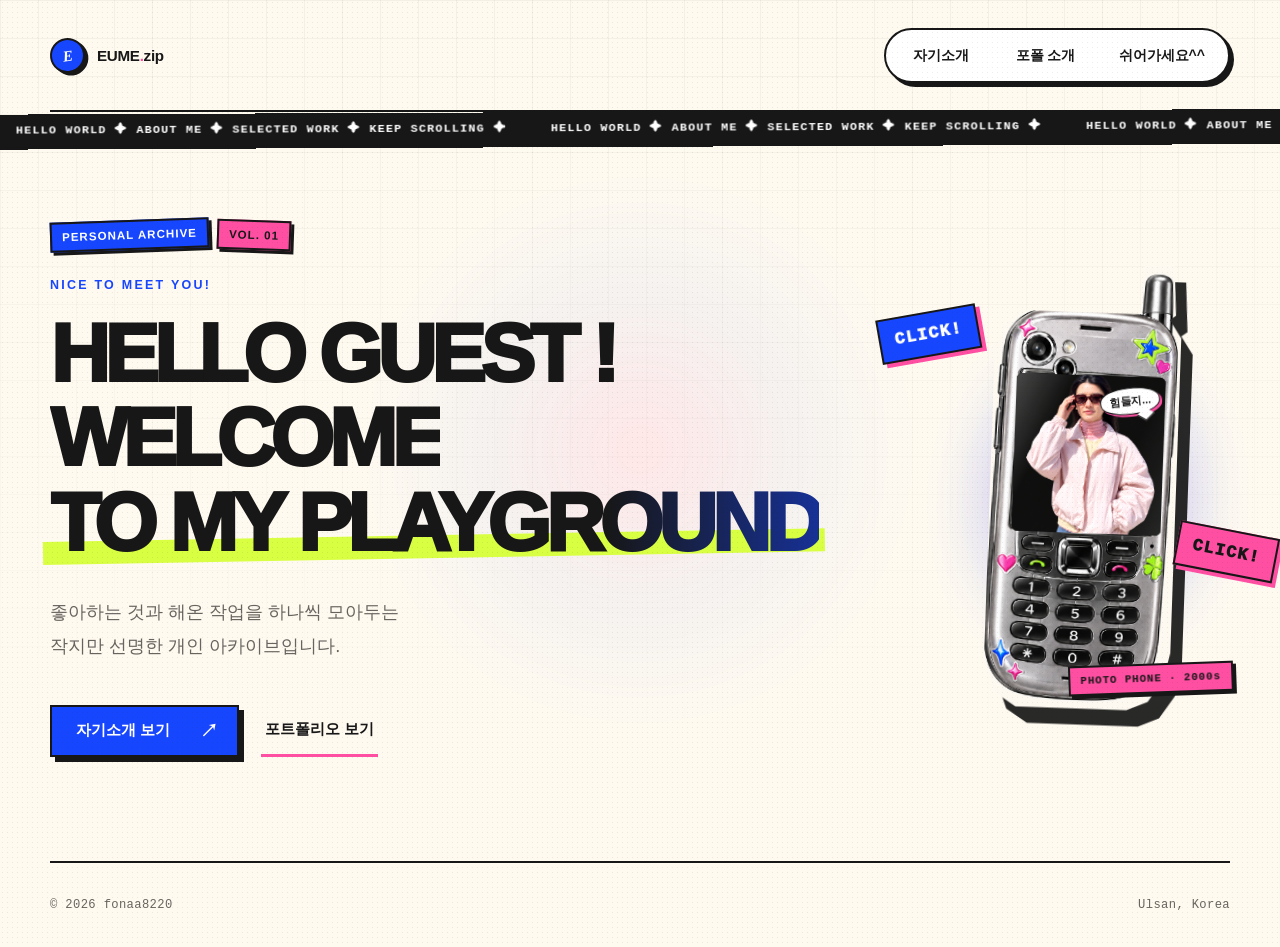
==== commit e9b0c914: "Refresh social preview and phone stickers" ====
--- a/index.html
+++ b/index.html
@@ -3,8 +3,19 @@
 <head>
   <meta charset="UTF-8">
   <meta name="viewport" content="width=device-width, initial-scale=1.0">
-  <meta name="description" content="fonaa8220의 개인 홈페이지입니다.">
-  <title>fonaa8220 — Home</title>
+  <meta name="description" content="EUME.zip — 배우고, 만들고, 기록하는 개인 아카이브입니다.">
+  <meta property="og:type" content="website">
+  <meta property="og:locale" content="ko_KR">
+  <meta property="og:url" content="https://fonaa8220-dev.github.io/">
+  <meta property="og:title" content="EUME.zip">
+  <meta property="og:description" content="배우고, 만들고, 기록하는 개인 아카이브">
+  <meta property="og:image" content="https://fonaa8220-dev.github.io/assets/social-preview.png">
+  <meta property="og:image:alt" content="EUME.zip 개인 아카이브">
+  <meta name="twitter:card" content="summary_large_image">
+  <meta name="twitter:title" content="EUME.zip">
+  <meta name="twitter:description" content="배우고, 만들고, 기록하는 개인 아카이브">
+  <meta name="twitter:image" content="https://fonaa8220-dev.github.io/assets/social-preview.png">
+  <title>EUME.zip — Personal Archive</title>
   <link rel="stylesheet" href="styles.css">
   <script src="script.js" defer></script>
 </head>
@@ -57,7 +68,8 @@
       </div>
       <img class="phone-photo-jump" src="assets/profile-jump.png" alt="" aria-hidden="true">
       <span class="phone-bubble phone-bubble-jump" aria-hidden="true"><span>않아 거친 세상에</span><span>뛰어든건 나니까</span><span>암오케이</span></span>
-      <span class="click-sticker" aria-hidden="true">CLICK!</span>
+      <span class="click-sticker click-sticker-main" aria-hidden="true">CLICK!</span>
+      <span class="click-sticker click-sticker-alt" aria-hidden="true">CLICK!</span>
       <span class="phone-caption" aria-hidden="true">PHOTO PHONE · 2000s</span>
     </aside>
   </main>
--- a/styles.css
+++ b/styles.css
@@ -98,7 +98,9 @@
 .phone-stage.is-switched .phone-bubble:not(.phone-bubble-jump) { opacity: 0; transform: rotate(-7deg) scale(.72); }
 .phone-stage.is-switched .phone-bubble-jump { opacity: 1; transform: translateY(0) rotate(8deg) scale(1); }
 .phone-stage.is-switched .click-sticker { color: var(--ink); background: var(--lime); }
-.click-sticker { position: absolute; z-index: 4; top: 13%; left: -15%; padding: 7px 9px; border: 2px solid var(--ink); color: #fff; background: var(--blue); box-shadow: 3px 3px 0 var(--pink); font-family: ui-monospace, SFMono-Regular, Menlo, monospace; font-size: .8rem; font-weight: 900; letter-spacing: .08em; transform: rotate(-12deg); animation: click-wiggle 2.5s ease-in-out infinite; }
+.click-sticker { position: absolute; z-index: 6; padding: 11px 14px; border: 2px solid var(--ink); color: #fff; background: var(--blue); box-shadow: 4px 4px 0 var(--pink); font-family: ui-monospace, SFMono-Regular, Menlo, monospace; font-size: 1.05rem; font-weight: 950; letter-spacing: .08em; pointer-events: none; }
+.click-sticker-main { top: 12%; left: -19%; transform: rotate(-12deg); animation: click-wiggle-main 2.5s ease-in-out infinite; }
+.click-sticker-alt { top: 58%; right: -16%; color: var(--ink); background: var(--pink); transform: rotate(9deg); animation: click-wiggle-alt 2.9s ease-in-out infinite; }
 .photo-placeholder { width: 100%; height: 100%; display: flex; flex-direction: column; align-items: center; justify-content: center; color: #fff; text-align: center; background: radial-gradient(circle at 50% 35%, rgba(255,79,163,.55), transparent 32%), linear-gradient(145deg, #161616, #222 52%, #101010); }
 .photo-placeholder span { color: var(--lime); font-size: 2.4rem; -webkit-text-stroke: 1px var(--pink); animation: spark-pulse 2.8s ease-in-out infinite; }
 .photo-placeholder strong { margin-top: 12px; font: 900 .8rem ui-monospace, SFMono-Regular, Menlo, monospace; letter-spacing: .12em; }
@@ -266,7 +268,8 @@
 @keyframes marker-swipe { to { transform: scaleX(1) rotate(-1deg); } }
 @keyframes spark-pulse { 0%, 100% { transform: translateZ(34px) rotate(12deg) scale(1); } 50% { transform: translateZ(34px) rotate(20deg) scale(1.12); } }
 @keyframes sticker-float { 0%, 100% { transform: rotate(9deg) translateY(0); } 50% { transform: rotate(4deg) translateY(-6px); } }
-@keyframes click-wiggle { 0%, 100% { transform: rotate(-12deg) translateY(0); } 50% { transform: rotate(-7deg) translateY(-4px); } }
+@keyframes click-wiggle-main { 0%, 100% { transform: rotate(-12deg) translateY(0); } 50% { transform: rotate(-7deg) translateY(-5px) scale(1.05); } }
+@keyframes click-wiggle-alt { 0%, 100% { transform: rotate(9deg) translateY(0); } 50% { transform: rotate(14deg) translateY(5px) scale(1.05); } }
 @keyframes new-score-flash { 0% { transform: scale(.97); background: var(--pink); } 100% { transform: scale(1); background: var(--lime); } }
 @media (max-width: 820px) {
   .site-header { min-height: 142px; flex-direction: column; justify-content: center; gap: 14px; }
@@ -278,7 +281,8 @@
   .toolbox-grid { grid-template-columns: 1fr 1fr; }
   .tool-group:last-child { grid-column: 1 / -1; }
   .project-card:last-child { grid-column: 1 / -1; }
-  .click-sticker { left: -4%; }
+  .click-sticker-main { left: -4%; }
+  .click-sticker-alt { right: -5%; }
   .phone-bubble-jump { right: -8%; }
   .page-heading { grid-template-columns: 1fr; gap: 26px; }
   .page-heading .eyebrow { margin-bottom: 0; }
@@ -298,7 +302,9 @@
   .text-button { border: 0; }
   .desktop-break { display: none; }
   .status-card { min-height: 300px; padding: 24px; }
-  .click-sticker { top: 12%; left: 0; }
+  .click-sticker { padding: 9px 11px; font-size: .88rem; }
+  .click-sticker-main { top: 12%; left: 0; }
+  .click-sticker-alt { top: 59%; right: -2%; }
   .phone-photo-jump { top: -12%; left: -2%; width: 108%; }
   .phone-bubble-jump { top: 2%; right: -4%; width: 170px; font-size: .69rem; }
   .status-number { font-size: 7rem; }
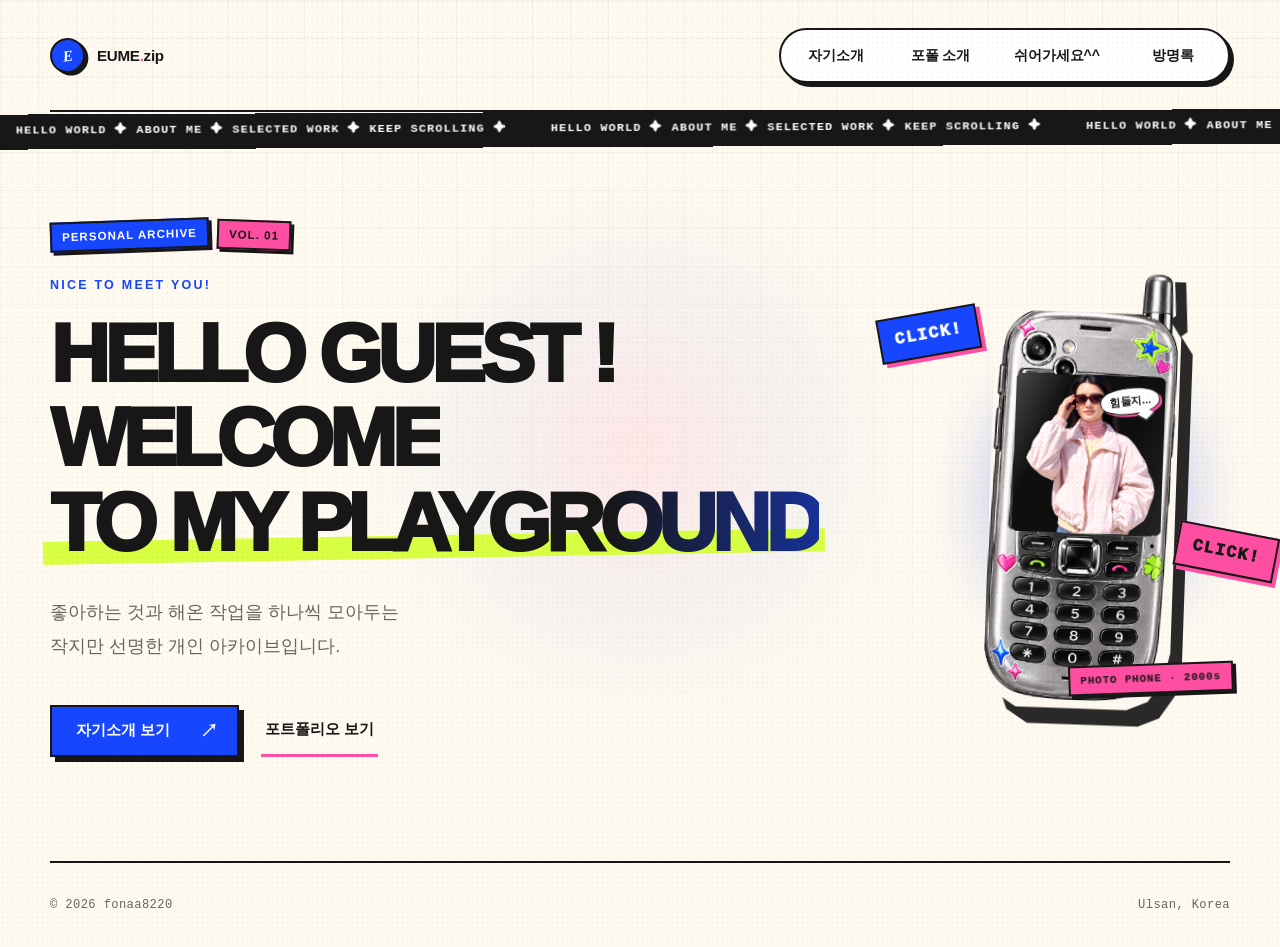
==== commit 4e0d88e3: "Add exchange diary guestbook" ====
--- a/index.html
+++ b/index.html
@@ -32,6 +32,7 @@
       <a class="tab" href="about.html" data-route="about">자기소개</a>
       <a class="tab" href="portfolio.html" data-route="portfolio">포폴 소개</a>
       <a class="tab" href="tetris.html" data-route="tetris">쉬어가세요^^</a>
+      <a class="tab" href="guestbook.html" data-route="guestbook">방명록</a>
     </nav>
   </header>
 
--- a/styles.css
+++ b/styles.css
@@ -188,6 +188,46 @@
 .tool-group li { padding: 5px 7px; border: 1.5px solid var(--ink); color: var(--ink); background: rgba(255,255,255,.86); box-shadow: 2px 2px 0 var(--ink); font: 900 .66rem ui-monospace, SFMono-Regular, Menlo, monospace; letter-spacing: .03em; }
 .portfolio-note { display: table; margin: 42px auto 0; padding: 9px 12px; border: 2px solid var(--ink); color: var(--ink); background: var(--pink); box-shadow: 3px 3px 0 var(--ink); font: 900 .72rem ui-monospace, SFMono-Regular, Menlo, monospace; letter-spacing: .04em; transform: rotate(1deg); }
 .portfolio-note span { margin-right: 4px; font-size: 1.15rem; }
+.guestbook-page .page-heading h1 { font-size: clamp(3.3rem, 7vw, 6.5rem); }
+.guestbook-shell { display: grid; grid-template-columns: minmax(300px, .76fr) minmax(0, 1.24fr); align-items: start; gap: 40px; margin-top: 44px; }
+.diary-composer { position: relative; min-height: 545px; padding: 43px 30px 27px 52px; border: 2px solid var(--ink); background: repeating-linear-gradient(to bottom, #fff 0 31px, #d9e6ff 31px 32px); box-shadow: 8px 8px 0 var(--blue); transform: rotate(-1.2deg); }
+.diary-composer::before { content: ""; position: absolute; top: 0; bottom: 0; left: 31px; border-left: 2px solid rgba(255,79,163,.52); }
+.diary-tape { position: absolute; top: -17px; width: 85px; height: 31px; opacity: .76; background: var(--pink); clip-path: polygon(2% 4%, 98% 0, 100% 95%, 0 100%); }
+.diary-tape-left { left: 19px; transform: rotate(-7deg); }
+.diary-tape-right { right: 18px; background: var(--lime); transform: rotate(6deg); }
+.diary-kicker { margin: 0; color: var(--blue); font: 950 .71rem ui-monospace, SFMono-Regular, Menlo, monospace; letter-spacing: .15em; }
+.diary-composer h2 { margin: 12px 0 7px; font-family: Georgia, "Times New Roman", serif; font-size: clamp(2rem, 4vw, 3.05rem); font-style: italic; line-height: 1; letter-spacing: -.06em; }
+.diary-guide { margin: 0 0 31px; color: var(--muted); font-size: .86rem; font-weight: 700; }
+.diary-composer label { display: block; margin: 19px 0 7px; color: var(--ink); font: 950 .64rem ui-monospace, SFMono-Regular, Menlo, monospace; letter-spacing: .12em; }
+.diary-composer input, .diary-composer textarea { position: relative; z-index: 1; width: 100%; border: 0; border-bottom: 2px solid var(--ink); border-radius: 0; color: var(--ink); background: rgba(255,255,255,.56); font: 800 .9rem Pretendard, "Noto Sans KR", sans-serif; outline: none; }
+.diary-composer input { height: 37px; padding: 0 7px; }
+.diary-composer textarea { min-height: 105px; padding: 8px 7px; resize: vertical; line-height: 1.65; }
+.diary-composer input:focus, .diary-composer textarea:focus { background: rgba(217,255,67,.62); box-shadow: 0 2px 0 var(--pink); }
+.diary-actions { display: flex; align-items: center; justify-content: space-between; gap: 12px; margin-top: 21px; }
+.diary-actions > span { color: var(--muted); font: 800 .67rem ui-monospace, SFMono-Regular, Menlo, monospace; }
+.diary-actions button { padding: 11px 13px; border: 2px solid var(--ink); color: #fff; background: var(--blue); box-shadow: 3px 3px 0 var(--ink); font: 900 .77rem inherit; cursor: pointer; transition: transform .16s, box-shadow .16s, background .16s; }
+.diary-actions button:hover, .diary-actions button:focus-visible { color: var(--ink); background: var(--pink); box-shadow: 1px 1px 0 var(--ink); transform: translate(2px, 2px); outline: none; }
+.diary-local-note { margin: 20px 0 0; color: var(--muted); font-size: .68rem; font-weight: 700; line-height: 1.5; }
+.diary-board { position: relative; min-height: 545px; padding: 30px; border: 2px solid var(--ink); background: rgba(255,255,255,.78); box-shadow: 8px 8px 0 var(--pink); transform: rotate(.6deg); }
+.diary-board::before { content: "✦"; position: absolute; top: -24px; right: 78px; color: var(--blue); font-size: 2.5rem; -webkit-text-stroke: 1px var(--ink); transform: rotate(17deg); }
+.board-heading { display: flex; align-items: center; justify-content: space-between; padding-bottom: 15px; border-bottom: 2px dashed var(--ink); }
+.board-heading p { margin: 0 0 5px; color: var(--blue); font: 950 .7rem ui-monospace, SFMono-Regular, Menlo, monospace; letter-spacing: .13em; }
+.board-heading strong { font-family: Georgia, "Times New Roman", serif; font-size: 1.5rem; font-style: italic; }
+.board-sticker { width: 51px; height: 51px; display: grid; place-items: center; border: 2px solid var(--ink); border-radius: 50%; background: var(--lime); box-shadow: 3px 3px 0 var(--ink); font-size: 1.6rem; transform: rotate(12deg); }
+.note-list { display: grid; grid-template-columns: repeat(2, minmax(0, 1fr)); gap: 18px; padding-top: 26px; }
+.note-empty { grid-column: 1 / -1; min-height: 310px; display: grid; place-content: center; padding: 25px; border: 2px dashed rgba(23,23,23,.5); text-align: center; }
+.note-empty span { font-size: 3.2rem; transform: rotate(-10deg); }
+.note-empty strong { margin-top: 13px; font-size: 1rem; }
+.note-empty p { margin: 7px 0 0; color: var(--muted); font-size: .8rem; }
+.guest-note { position: relative; min-height: 148px; padding: 22px 15px 14px; border: 2px solid var(--ink); box-shadow: 3px 4px 0 var(--ink); transform: rotate(-1deg); }
+.guest-note:nth-child(even) { transform: rotate(1.2deg); }
+.note-blue { color: #fff; background: var(--blue); }
+.note-pink { background: var(--pink); }
+.note-lime { background: var(--lime); }
+.note-pin { position: absolute; top: -11px; left: 13px; width: 22px; height: 22px; display: grid; place-items: center; border: 1.5px solid var(--ink); border-radius: 50%; color: var(--ink); background: #fff; font-size: .7rem; }
+.guest-note > p { margin: 0; font-size: .83rem; font-weight: 800; line-height: 1.6; word-break: break-word; }
+.guest-note footer { display: flex; align-items: center; justify-content: space-between; gap: 8px; margin-top: 16px; padding-top: 8px; border-top: 1px dashed currentColor; font: 900 .59rem ui-monospace, SFMono-Regular, Menlo, monospace; letter-spacing: .04em; }
+.guest-note time { opacity: .76; white-space: nowrap; }
 .site-footer { min-height: 86px; display: flex; align-items: center; justify-content: space-between; gap: 24px; border-top: 2px solid var(--ink); color: var(--muted); font-family: ui-monospace, SFMono-Regular, Menlo, monospace; font-size: .76rem; letter-spacing: .03em; }
 .site-footer a { color: var(--ink); font-weight: 800; transition: color .18s; }
 .site-footer a:hover, .site-footer a:focus-visible { color: var(--pink); outline: none; }
@@ -279,6 +319,7 @@
   .about-side { grid-template-columns: 1fr 1fr; }
   .project-grid { grid-template-columns: repeat(2, 1fr); }
   .toolbox-grid { grid-template-columns: 1fr 1fr; }
+  .guestbook-shell { grid-template-columns: 1fr; gap: 52px; }
   .tool-group:last-child { grid-column: 1 / -1; }
   .project-card:last-child { grid-column: 1 / -1; }
   .click-sticker-main { left: -4%; }
@@ -320,6 +361,9 @@
   .about-closing p { font-size: .82rem; }
   .portfolio-intro { padding: 21px 59px 21px 19px; }
   .portfolio-scribble { right: 15px; font-size: 2.8rem; }
+  .diary-composer { min-height: 520px; padding: 38px 21px 24px 42px; }
+  .diary-board { padding: 23px 16px; }
+  .note-list { grid-template-columns: 1fr; }
   .subpage { padding: 68px 0 88px; }
   .page-heading h1 { font-size: clamp(3.2rem, 17vw, 5.2rem); }
   .site-footer { min-height: 78px; }
